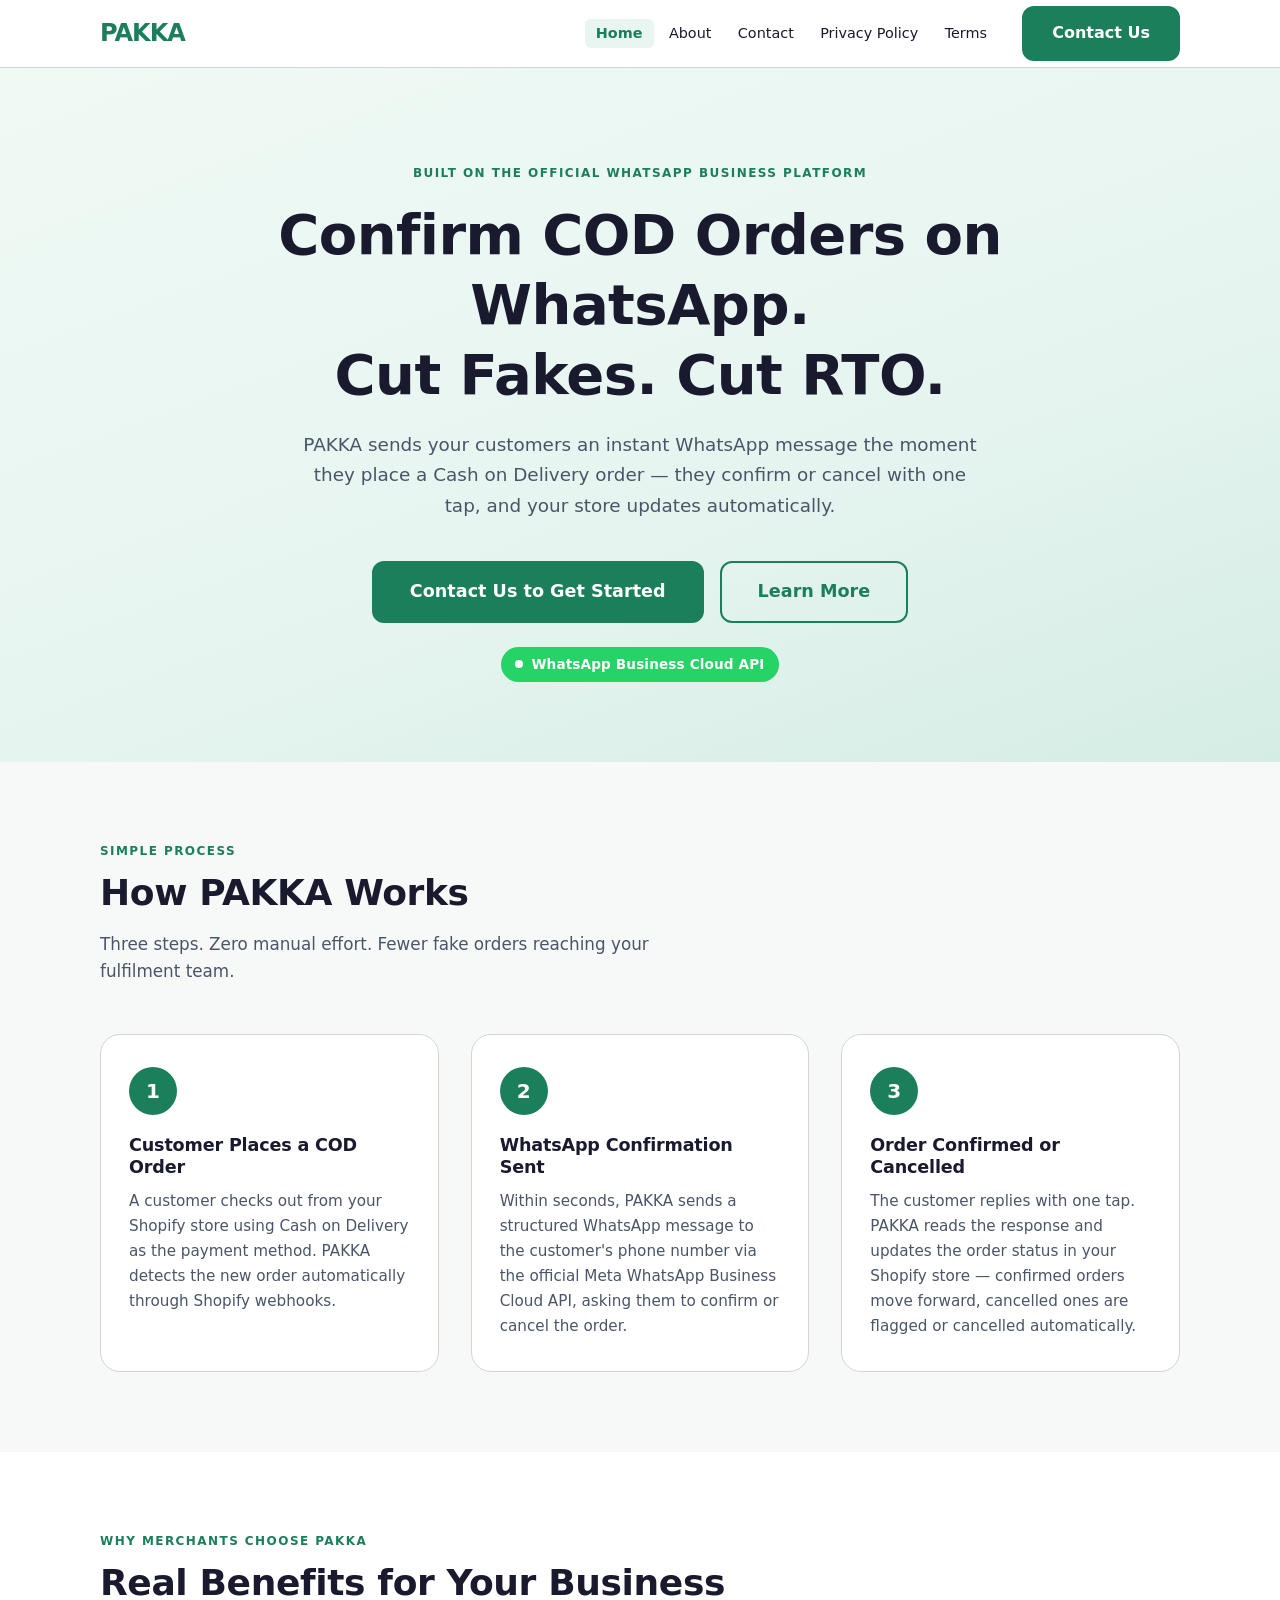
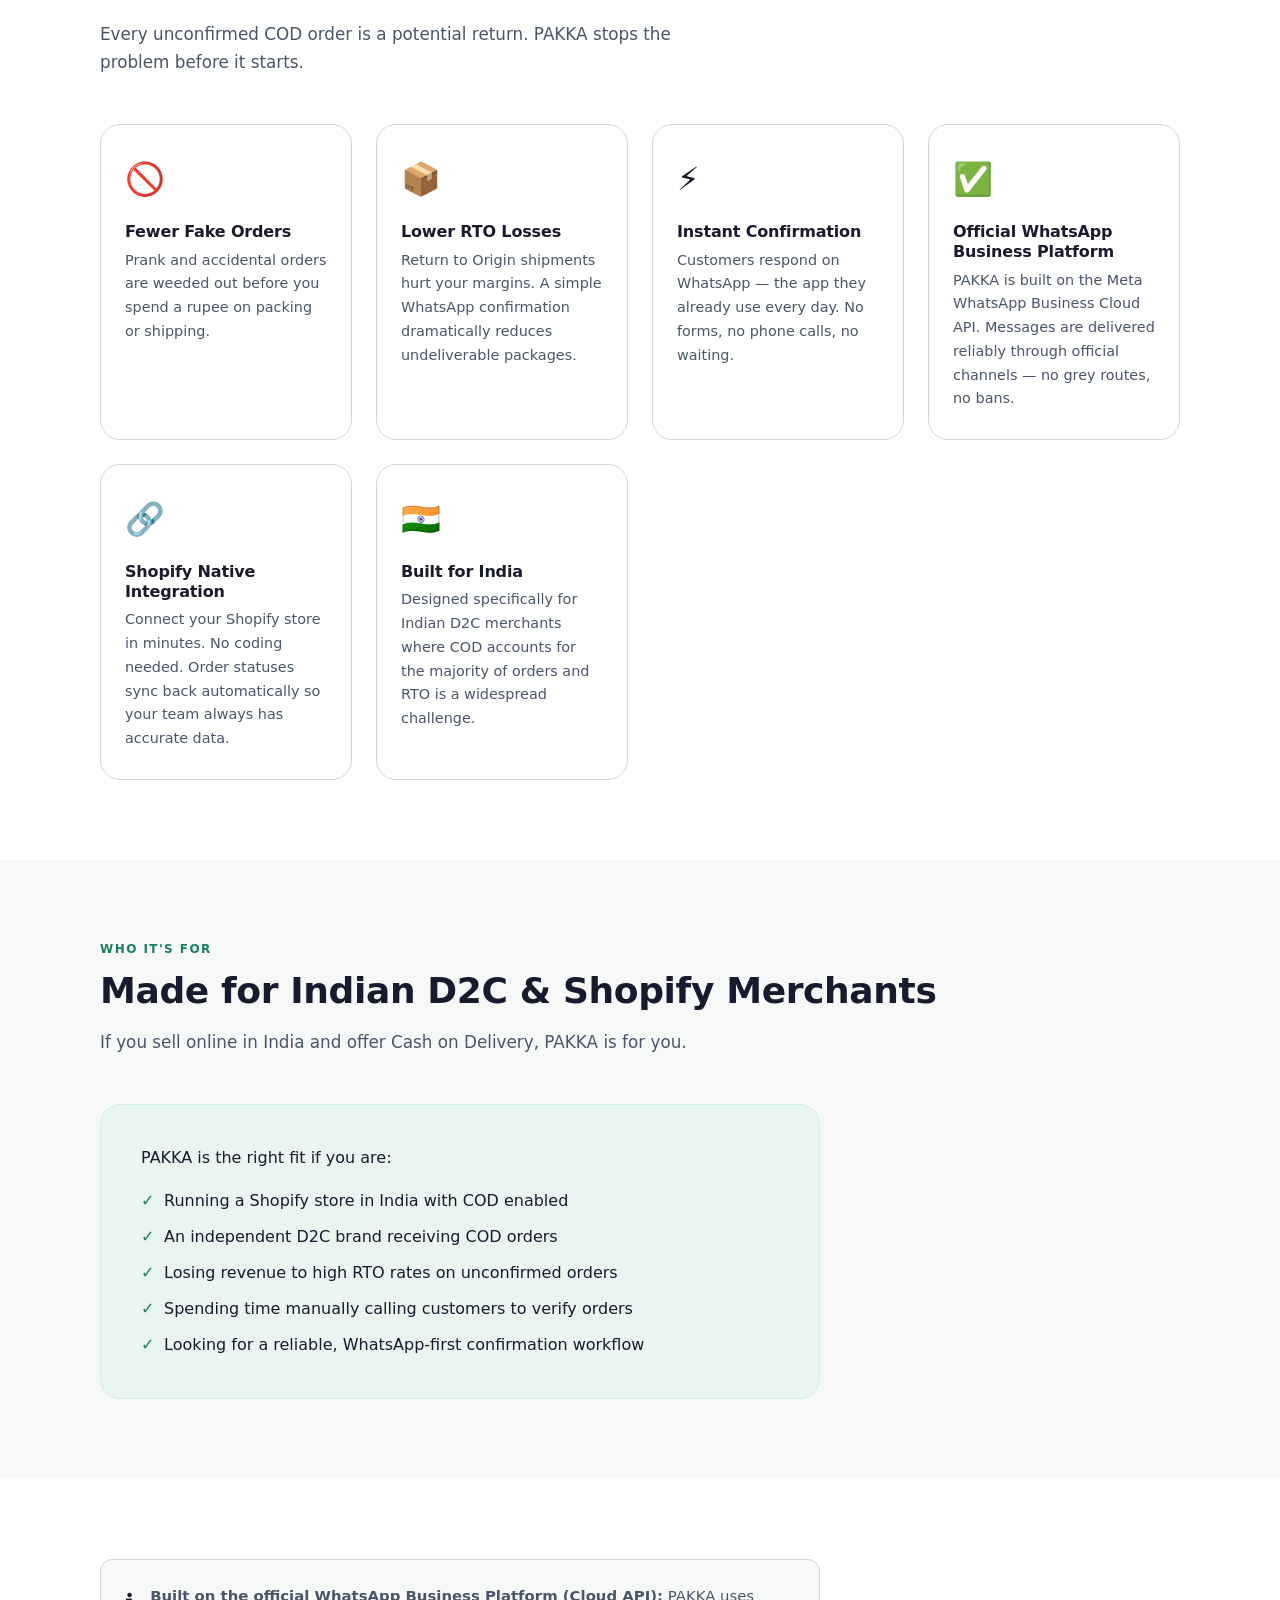
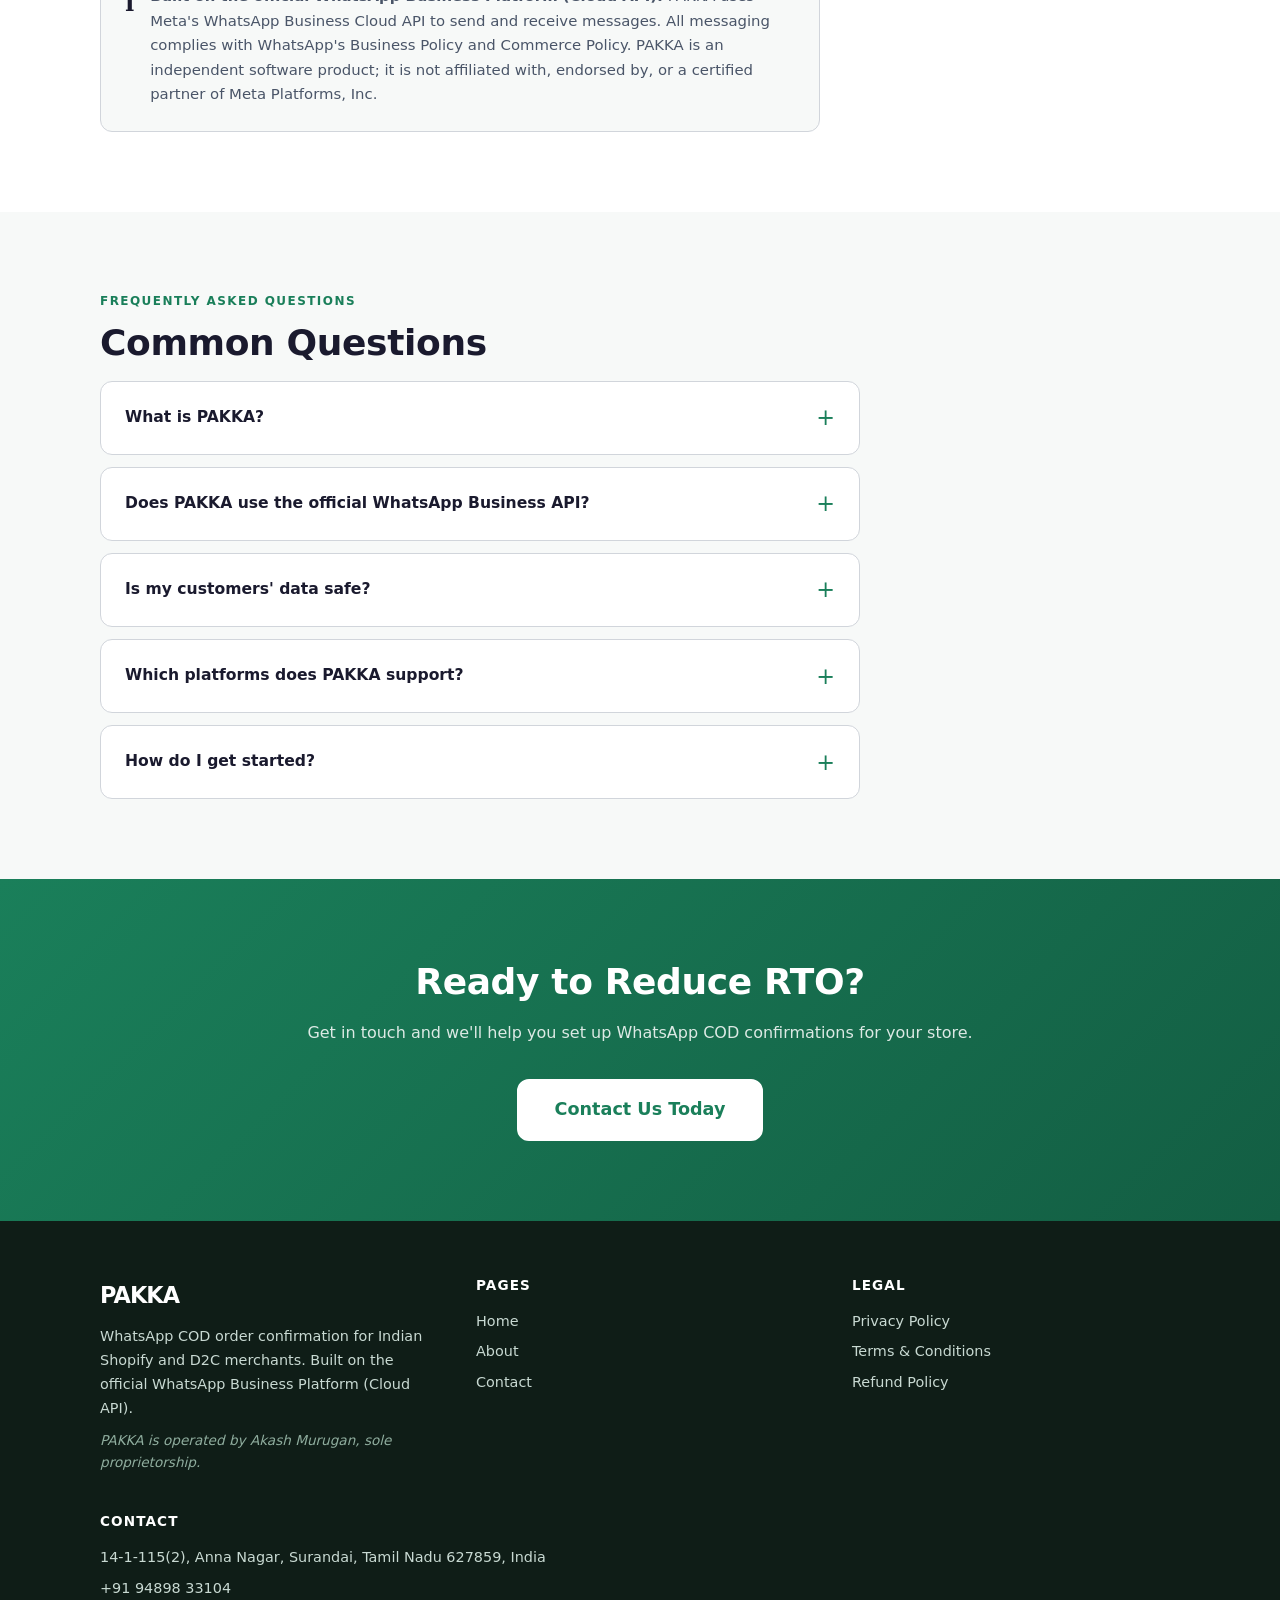
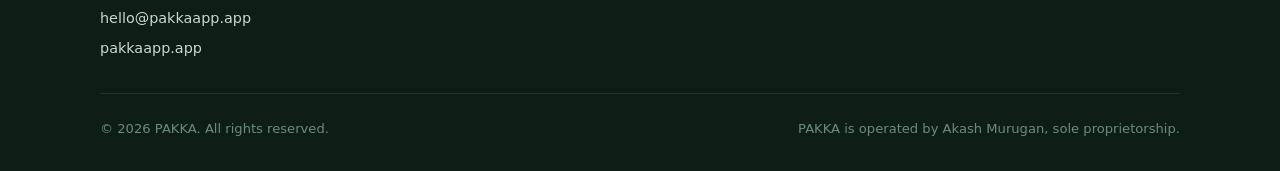
==== index.html @ f4c202df "first commit: add PAKKA static website" ====
<!DOCTYPE html>
<html lang="en">
<head>
  <meta charset="UTF-8">
  <meta name="viewport" content="width=device-width, initial-scale=1.0">
  <title>PAKKA – WhatsApp COD Order Confirmation for Shopify &amp; D2C Merchants</title>
  <meta name="description" content="PAKKA reduces fake COD orders and RTO losses by sending instant WhatsApp confirmation messages via the official Meta WhatsApp Business Cloud API. Built for Indian Shopify and D2C merchants.">
  <link rel="canonical" href="https://pakkaapp.app/">

  <!-- Open Graph -->
  <meta property="og:type"        content="website">
  <meta property="og:url"         content="https://pakkaapp.app/">
  <meta property="og:title"       content="PAKKA – WhatsApp COD Order Confirmation for Shopify &amp; D2C Merchants">
  <meta property="og:description" content="PAKKA reduces fake COD orders and RTO losses by sending instant WhatsApp confirmation messages via the official Meta WhatsApp Business Cloud API.">
  <meta property="og:site_name"   content="PAKKA">

  <!-- Twitter Card -->
  <meta name="twitter:card"        content="summary">
  <meta name="twitter:title"       content="PAKKA – WhatsApp COD Order Confirmation">
  <meta name="twitter:description" content="Reduce fake COD orders and RTO losses with instant WhatsApp confirmations built on the official WhatsApp Business Platform.">

  <link rel="icon" href="favicon.svg" type="image/svg+xml">
  <link rel="stylesheet" href="style.css">

  <!-- JSON-LD Organization Schema -->
  <script type="application/ld+json">
  {
    "@context": "https://schema.org",
    "@type": "Organization",
    "name": "PAKKA",
    "url": "https://pakkaapp.app",
    "email": "hello@pakkaapp.app",
    "telephone": "+919489833104",
    "address": {
      "@type": "PostalAddress",
      "streetAddress": "14-1-115(2), Anna Nagar",
      "addressLocality": "Surandai",
      "addressRegion": "Tamil Nadu",
      "postalCode": "627859",
      "addressCountry": "IN"
    },
    "description": "WhatsApp-based Cash on Delivery order confirmation tool for Indian D2C and Shopify merchants.",
    "contactPoint": {
      "@type": "ContactPoint",
      "contactType": "customer support",
      "email": "hello@pakkaapp.app",
      "telephone": "+919489833104"
    }
  }
  </script>
</head>
<body>

<a class="skip-link" href="#main-content">Skip to main content</a>

<!-- ── HEADER ───────────────────────────────────────────────── -->
<header class="site-header" role="banner">
  <nav class="container nav-inner" aria-label="Main navigation">
    <a href="index.html" class="nav-logo" aria-label="PAKKA home">PAKKA</a>

    <button class="nav-toggle" id="nav-toggle" aria-expanded="false" aria-controls="nav-menu" aria-label="Toggle navigation menu">
      <span></span><span></span><span></span>
    </button>

    <div class="nav-menu" id="nav-menu" role="navigation">
      <ul class="nav-links">
        <li><a href="index.html" aria-current="page">Home</a></li>
        <li><a href="about.html">About</a></li>
        <li><a href="contact.html">Contact</a></li>
        <li><a href="privacy-policy.html">Privacy Policy</a></li>
        <li><a href="terms-and-conditions.html">Terms</a></li>
      </ul>
      <a href="contact.html" class="btn btn-primary nav-cta">Contact Us</a>
    </div>
  </nav>
</header>

<!-- ── MAIN ─────────────────────────────────────────────────── -->
<main id="main-content">

  <!-- HERO -->
  <section class="hero" aria-labelledby="hero-heading">
    <div class="container">
      <span class="overline">Built on the Official WhatsApp Business Platform</span>
      <h1 class="display-1 hero-headline" id="hero-heading">
        Confirm COD Orders on WhatsApp.<br>Cut Fakes. Cut RTO.
      </h1>
      <p class="hero-sub">
        PAKKA sends your customers an instant WhatsApp message the moment they place a Cash on Delivery order — they confirm or cancel with one tap, and your store updates automatically.
      </p>
      <div class="hero-actions">
        <a href="contact.html" class="btn btn-primary btn-lg" id="hero-cta">Contact Us to Get Started</a>
        <a href="about.html" class="btn btn-outline btn-lg">Learn More</a>
      </div>
      <div class="mt-3">
        <span class="wa-badge"><span class="wa-dot" aria-hidden="true"></span>WhatsApp Business Cloud API</span>
      </div>
    </div>
  </section>

  <!-- HOW IT WORKS -->
  <section class="section section--alt" aria-labelledby="how-heading">
    <div class="container">
      <p class="overline">Simple Process</p>
      <h2 class="section-title" id="how-heading">How PAKKA Works</h2>
      <p class="section-intro">Three steps. Zero manual effort. Fewer fake orders reaching your fulfilment team.</p>
      <div class="steps-grid">
        <article class="step-card">
          <div class="step-number" aria-hidden="true">1</div>
          <h3>Customer Places a COD Order</h3>
          <p>A customer checks out from your Shopify store using Cash on Delivery as the payment method. PAKKA detects the new order automatically through Shopify webhooks.</p>
        </article>
        <article class="step-card">
          <div class="step-number" aria-hidden="true">2</div>
          <h3>WhatsApp Confirmation Sent</h3>
          <p>Within seconds, PAKKA sends a structured WhatsApp message to the customer's phone number via the official Meta WhatsApp Business Cloud API, asking them to confirm or cancel the order.</p>
        </article>
        <article class="step-card">
          <div class="step-number" aria-hidden="true">3</div>
          <h3>Order Confirmed or Cancelled</h3>
          <p>The customer replies with one tap. PAKKA reads the response and updates the order status in your Shopify store — confirmed orders move forward, cancelled ones are flagged or cancelled automatically.</p>
        </article>
      </div>
    </div>
  </section>

  <!-- BENEFITS -->
  <section class="section" aria-labelledby="benefits-heading">
    <div class="container">
      <p class="overline">Why Merchants Choose PAKKA</p>
      <h2 class="section-title" id="benefits-heading">Real Benefits for Your Business</h2>
      <p class="section-intro">Every unconfirmed COD order is a potential return. PAKKA stops the problem before it starts.</p>
      <div class="benefits-grid">
        <div class="benefit-card">
          <span class="benefit-icon" aria-hidden="true">🚫</span>
          <h3>Fewer Fake Orders</h3>
          <p>Prank and accidental orders are weeded out before you spend a rupee on packing or shipping.</p>
        </div>
        <div class="benefit-card">
          <span class="benefit-icon" aria-hidden="true">📦</span>
          <h3>Lower RTO Losses</h3>
          <p>Return to Origin shipments hurt your margins. A simple WhatsApp confirmation dramatically reduces undeliverable packages.</p>
        </div>
        <div class="benefit-card">
          <span class="benefit-icon" aria-hidden="true">⚡</span>
          <h3>Instant Confirmation</h3>
          <p>Customers respond on WhatsApp — the app they already use every day. No forms, no phone calls, no waiting.</p>
        </div>
        <div class="benefit-card">
          <span class="benefit-icon" aria-hidden="true">✅</span>
          <h3>Official WhatsApp Business Platform</h3>
          <p>PAKKA is built on the Meta WhatsApp Business Cloud API. Messages are delivered reliably through official channels — no grey routes, no bans.</p>
        </div>
        <div class="benefit-card">
          <span class="benefit-icon" aria-hidden="true">🔗</span>
          <h3>Shopify Native Integration</h3>
          <p>Connect your Shopify store in minutes. No coding needed. Order statuses sync back automatically so your team always has accurate data.</p>
        </div>
        <div class="benefit-card">
          <span class="benefit-icon" aria-hidden="true">🇮🇳</span>
          <h3>Built for India</h3>
          <p>Designed specifically for Indian D2C merchants where COD accounts for the majority of orders and RTO is a widespread challenge.</p>
        </div>
      </div>
    </div>
  </section>

  <!-- WHO IT'S FOR -->
  <section class="section section--alt" aria-labelledby="audience-heading">
    <div class="container">
      <p class="overline">Who It's For</p>
      <h2 class="section-title" id="audience-heading">Made for Indian D2C &amp; Shopify Merchants</h2>
      <p class="section-intro">If you sell online in India and offer Cash on Delivery, PAKKA is for you.</p>
      <div class="audience-box">
        <p>PAKKA is the right fit if you are:</p>
        <ul>
          <li>Running a Shopify store in India with COD enabled</li>
          <li>An independent D2C brand receiving COD orders</li>
          <li>Losing revenue to high RTO rates on unconfirmed orders</li>
          <li>Spending time manually calling customers to verify orders</li>
          <li>Looking for a reliable, WhatsApp-first confirmation workflow</li>
        </ul>
      </div>
    </div>
  </section>

  <!-- PLATFORM NOTE -->
  <section class="section" aria-labelledby="platform-heading">
    <div class="container">
      <h2 class="section-title visually-hidden" id="platform-heading">Platform Information</h2>
      <div class="info-card" style="max-width:720px;">
        <span class="icon" aria-hidden="true">ℹ️</span>
        <p><strong>Built on the official WhatsApp Business Platform (Cloud API):</strong> PAKKA uses Meta's WhatsApp Business Cloud API to send and receive messages. All messaging complies with WhatsApp's Business Policy and Commerce Policy. PAKKA is an independent software product; it is not affiliated with, endorsed by, or a certified partner of Meta Platforms, Inc.</p>
      </div>
    </div>
  </section>

  <!-- FAQ -->
  <section class="section section--alt" aria-labelledby="faq-heading">
    <div class="container">
      <p class="overline">Frequently Asked Questions</p>
      <h2 class="section-title" id="faq-heading">Common Questions</h2>
      <div class="faq-list" role="list">

        <details class="faq-item" role="listitem">
          <summary id="faq-q1">What is PAKKA?</summary>
          <div class="faq-body" role="region" aria-labelledby="faq-q1">
            <p>PAKKA is a WhatsApp-based Cash on Delivery order confirmation tool for Indian Shopify and D2C merchants. When a customer places a COD order, PAKKA automatically sends them a WhatsApp message asking them to confirm or cancel. Confirmed orders proceed; cancelled or unresponsive orders are flagged, saving you shipping costs and RTO losses.</p>
          </div>
        </details>

        <details class="faq-item" role="listitem">
          <summary id="faq-q2">Does PAKKA use the official WhatsApp Business API?</summary>
          <div class="faq-body" role="region" aria-labelledby="faq-q2">
            <p>Yes. PAKKA is built on the Meta WhatsApp Business Cloud API — the official, direct channel provided by Meta for businesses. Messages are sent through approved template messages, which means high deliverability and full compliance with WhatsApp's messaging policies. We do not use unofficial or third-party WhatsApp automation tools.</p>
          </div>
        </details>

        <details class="faq-item" role="listitem">
          <summary id="faq-q3">Is my customers' data safe?</summary>
          <div class="faq-body" role="region" aria-labelledby="faq-q3">
            <p>Yes. PAKKA collects only the data needed to send order confirmation messages — the customer's name, phone number, and order details. We never sell personal data. Data handling is governed by our <a href="privacy-policy.html">Privacy Policy</a>, and we comply with India's Digital Personal Data Protection Act, 2023.</p>
          </div>
        </details>

        <details class="faq-item" role="listitem">
          <summary id="faq-q4">Which platforms does PAKKA support?</summary>
          <div class="faq-body" role="region" aria-labelledby="faq-q4">
            <p>PAKKA currently integrates with Shopify. If you run a D2C store on a different platform, contact us at <a href="mailto:hello@pakkaapp.app">hello@pakkaapp.app</a> to discuss your requirements.</p>
          </div>
        </details>

        <details class="faq-item" role="listitem">
          <summary id="faq-q5">How do I get started?</summary>
          <div class="faq-body" role="region" aria-labelledby="faq-q5">
            <p>Get in touch through our <a href="contact.html">Contact page</a> or email us at <a href="mailto:hello@pakkaapp.app">hello@pakkaapp.app</a>. We will walk you through the onboarding process, connect your Shopify store, and set up your WhatsApp messaging templates.</p>
          </div>
        </details>

      </div>
    </div>
  </section>

  <!-- CTA BANNER -->
  <section class="cta-banner" aria-labelledby="cta-heading">
    <div class="container">
      <h2 class="display-2" id="cta-heading">Ready to Reduce RTO?</h2>
      <p>Get in touch and we'll help you set up WhatsApp COD confirmations for your store.</p>
      <a href="contact.html" class="btn btn-white btn-lg" id="cta-bottom">Contact Us Today</a>
    </div>
  </section>

</main>

<!-- ── FOOTER ────────────────────────────────────────────────── -->
<footer class="site-footer" role="contentinfo">
  <div class="container">
    <div class="footer-grid">
      <div class="footer-brand footer-col">
        <a href="index.html" class="logo">PAKKA</a>
        <p>WhatsApp COD order confirmation for Indian Shopify and D2C merchants. Built on the official WhatsApp Business Platform (Cloud API).</p>
        <p class="legal-note">PAKKA is operated by Akash Murugan, sole proprietorship.</p>
      </div>
      <div class="footer-col">
        <h4>Pages</h4>
        <ul>
          <li><a href="index.html">Home</a></li>
          <li><a href="about.html">About</a></li>
          <li><a href="contact.html">Contact</a></li>
        </ul>
      </div>
      <div class="footer-col">
        <h4>Legal</h4>
        <ul>
          <li><a href="privacy-policy.html">Privacy Policy</a></li>
          <li><a href="terms-and-conditions.html">Terms &amp; Conditions</a></li>
          <li><a href="refund-policy.html">Refund Policy</a></li>
        </ul>
      </div>
    </div>
    <div class="footer-col" style="margin-bottom:2rem;">
      <h4 style="color:#fff;font-size:.85rem;font-weight:700;letter-spacing:.08em;text-transform:uppercase;margin-bottom:1rem;">Contact</h4>
      <address>
        <span>14-1-115(2), Anna Nagar, Surandai, Tamil Nadu 627859, India</span>
        <a href="tel:+919489833104">+91 94898 33104</a>
        <a href="mailto:hello@pakkaapp.app">hello@pakkaapp.app</a>
        <a href="https://pakkaapp.app">pakkaapp.app</a>
      </address>
    </div>
    <div class="footer-bottom">
      <span>© <span class="current-year">2026</span> PAKKA. All rights reserved.</span>
      <span>PAKKA is operated by Akash Murugan, sole proprietorship.</span>
    </div>
  </div>
</footer>

<script src="script.js"></script>
</body>
</html>
---- style.css ----
/* ============================================================
   PAKKA – Global Stylesheet
   Brand accent: #1A7F5A (confident green)
   Font: system-ui stack
   ============================================================ */

/* ── Custom Properties ──────────────────────────────────────── */
:root {
  --color-brand:      #1A7F5A;
  --color-brand-dark: #135e43;
  --color-brand-light:#e8f5f0;
  --color-brand-mid:  #d0ede3;
  --color-text:       #1a1a2e;
  --color-muted:      #4a5568;
  --color-border:     #d1d5db;
  --color-bg:         #ffffff;
  --color-surface:    #f7f9f8;
  --color-surface2:   #f0f4f2;
  --color-error:      #c0392b;

  --font-sans: ui-sans-serif, system-ui, -apple-system, BlinkMacSystemFont,
               "Segoe UI", Roboto, "Helvetica Neue", Arial, "Noto Sans",
               sans-serif, "Apple Color Emoji", "Segoe UI Emoji";

  --radius-sm:  0.375rem;
  --radius-md:  0.75rem;
  --radius-lg:  1.25rem;

  --shadow-sm:  0 1px 3px rgba(0,0,0,.07), 0 1px 2px rgba(0,0,0,.05);
  --shadow-md:  0 4px 16px rgba(0,0,0,.10);
  --shadow-lg:  0 8px 32px rgba(0,0,0,.12);

  --max-w:      1120px;
  --nav-h:      68px;
  --transition: 220ms ease;
}

/* ── Reset ──────────────────────────────────────────────────── */
*, *::before, *::after { box-sizing: border-box; margin: 0; padding: 0; }
html { scroll-behavior: smooth; -webkit-text-size-adjust: 100%; }
body {
  font-family: var(--font-sans);
  color: var(--color-text);
  background: var(--color-bg);
  line-height: 1.65;
  min-height: 100dvh;
  display: flex;
  flex-direction: column;
}
img, svg { display: block; max-width: 100%; }
a { color: var(--color-brand); text-decoration: underline; }
a:hover { color: var(--color-brand-dark); }
ul, ol { list-style: none; }
h1, h2, h3, h4, h5 {
  line-height: 1.25;
  font-weight: 700;
  letter-spacing: -0.01em;
}
p { max-width: 68ch; }
main { flex: 1; }

/* ── Skip link ──────────────────────────────────────────────── */
.skip-link {
  position: absolute;
  top: -100%;
  left: 1rem;
  background: var(--color-brand);
  color: #fff;
  padding: .5rem 1rem;
  border-radius: var(--radius-sm);
  font-weight: 600;
  z-index: 9999;
  transition: top var(--transition);
  text-decoration: none;
}
.skip-link:focus { top: 1rem; }

/* ── Layout helpers ─────────────────────────────────────────── */
.container {
  width: 100%;
  max-width: var(--max-w);
  margin-inline: auto;
  padding-inline: 1.25rem;
}
.section { padding-block: 5rem; }
.section--alt { background: var(--color-surface); }
.section--brand {
  background: linear-gradient(135deg, var(--color-brand) 0%, var(--color-brand-dark) 100%);
  color: #fff;
}

/* ── Typography scale ───────────────────────────────────────── */
.display-1 { font-size: clamp(2rem, 5vw + .5rem, 3.5rem); }
.display-2 { font-size: clamp(1.5rem, 3vw + .5rem, 2.25rem); }
.lead      { font-size: clamp(1rem, 1.5vw + .5rem, 1.2rem); color: var(--color-muted); }
.overline  {
  font-size: .75rem;
  font-weight: 700;
  letter-spacing: .12em;
  text-transform: uppercase;
  color: var(--color-brand);
  margin-bottom: .5rem;
}
.section-title { font-size: clamp(1.5rem, 3vw + .5rem, 2.25rem); margin-bottom: 1rem; }
.section-intro { font-size: 1.05rem; color: var(--color-muted); margin-bottom: 3rem; max-width: 58ch; }

/* ── Buttons ────────────────────────────────────────────────── */
.btn {
  display: inline-flex;
  align-items: center;
  gap: .5rem;
  padding: .75rem 1.75rem;
  border-radius: var(--radius-md);
  font-family: var(--font-sans);
  font-size: 1rem;
  font-weight: 600;
  cursor: pointer;
  text-decoration: none;
  transition: background var(--transition), box-shadow var(--transition), transform var(--transition);
  border: 2px solid transparent;
}
.btn:focus-visible {
  outline: 3px solid var(--color-brand);
  outline-offset: 3px;
}
.btn-primary {
  background: var(--color-brand);
  color: #fff;
  border-color: var(--color-brand);
}
.btn-primary:hover {
  background: var(--color-brand-dark);
  border-color: var(--color-brand-dark);
  color: #fff;
  box-shadow: 0 4px 18px rgba(26,127,90,.35);
  transform: translateY(-1px);
}
.btn-outline {
  background: transparent;
  color: var(--color-brand);
  border-color: var(--color-brand);
}
.btn-outline:hover {
  background: var(--color-brand);
  color: #fff;
  transform: translateY(-1px);
}
.btn-lg {
  padding: .9rem 2.25rem;
  font-size: 1.1rem;
}

/* ── Header / Nav ───────────────────────────────────────────── */
.site-header {
  position: sticky;
  top: 0;
  z-index: 1000;
  background: rgba(255,255,255,.92);
  backdrop-filter: blur(12px);
  -webkit-backdrop-filter: blur(12px);
  border-bottom: 1px solid var(--color-border);
  height: var(--nav-h);
}
.nav-inner {
  display: flex;
  align-items: center;
  justify-content: space-between;
  height: 100%;
  gap: 1rem;
}
.nav-logo {
  font-size: 1.5rem;
  font-weight: 900;
  letter-spacing: -.04em;
  color: var(--color-brand);
  text-decoration: none;
}
.nav-logo:hover { color: var(--color-brand-dark); }
.nav-links {
  display: flex;
  align-items: center;
  gap: .25rem;
  flex-wrap: wrap;
}
.nav-links a {
  font-size: .9rem;
  font-weight: 500;
  color: var(--color-text);
  text-decoration: none;
  padding: .4rem .7rem;
  border-radius: var(--radius-sm);
  transition: background var(--transition), color var(--transition);
}
.nav-links a:hover, .nav-links a[aria-current="page"] {
  background: var(--color-brand-light);
  color: var(--color-brand);
}
.nav-links a[aria-current="page"] { font-weight: 700; }
.nav-cta { margin-left: .5rem; }

/* ── Hamburger ──────────────────────────────────────────────── */
.nav-toggle {
  display: none;
  flex-direction: column;
  justify-content: center;
  gap: 5px;
  width: 40px;
  height: 40px;
  padding: 6px;
  background: none;
  border: 1px solid var(--color-border);
  border-radius: var(--radius-sm);
  cursor: pointer;
}
.nav-toggle span {
  display: block;
  width: 100%;
  height: 2px;
  background: var(--color-text);
  border-radius: 2px;
  transition: transform var(--transition), opacity var(--transition);
}
.nav-toggle[aria-expanded="true"] span:nth-child(1) { transform: translateY(7px) rotate(45deg); }
.nav-toggle[aria-expanded="true"] span:nth-child(2) { opacity: 0; }
.nav-toggle[aria-expanded="true"] span:nth-child(3) { transform: translateY(-7px) rotate(-45deg); }

/* ── Mobile nav ─────────────────────────────────────────────── */
@media (max-width: 768px) {
  .nav-toggle { display: flex; }
  .nav-menu {
    position: fixed;
    inset: var(--nav-h) 0 0 0;
    background: var(--color-bg);
    padding: 2rem 1.25rem;
    flex-direction: column;
    gap: .5rem;
    transform: translateX(100%);
    transition: transform var(--transition);
    z-index: 999;
    overflow-y: auto;
  }
  .nav-menu[data-open="true"] { transform: translateX(0); }
  .nav-links { flex-direction: column; align-items: flex-start; width: 100%; }
  .nav-links a { font-size: 1.1rem; padding: .75rem 1rem; width: 100%; }
  .nav-cta { width: 100%; text-align: center; }
}
@media (min-width: 769px) {
  .nav-menu { display: flex; align-items: center; gap: 1rem; }
}

/* ── Hero ───────────────────────────────────────────────────── */
.hero {
  background: linear-gradient(160deg, #f0faf5 0%, #e6f4f0 60%, #d4ede4 100%);
  padding-block: 6rem 5rem;
  text-align: center;
}
.hero .overline { display: block; margin-bottom: 1rem; }
.hero-headline { color: var(--color-text); margin-bottom: 1.25rem; }
.hero-sub {
  font-size: 1.15rem;
  color: var(--color-muted);
  margin-inline: auto;
  margin-bottom: 2.5rem;
  max-width: 58ch;
}
.hero-actions { display: flex; justify-content: center; gap: 1rem; flex-wrap: wrap; }

/* ── How it works ───────────────────────────────────────────── */
.steps-grid {
  display: grid;
  grid-template-columns: repeat(auto-fit, minmax(240px, 1fr));
  gap: 2rem;
  counter-reset: steps;
}
.step-card {
  background: var(--color-bg);
  border: 1px solid var(--color-border);
  border-radius: var(--radius-lg);
  padding: 2rem 1.75rem;
  position: relative;
  transition: box-shadow var(--transition), transform var(--transition);
  counter-increment: steps;
}
.step-card:hover { box-shadow: var(--shadow-md); transform: translateY(-3px); }
.step-number {
  width: 48px; height: 48px;
  background: var(--color-brand);
  color: #fff;
  border-radius: 50%;
  display: flex; align-items: center; justify-content: center;
  font-size: 1.25rem; font-weight: 800;
  margin-bottom: 1.25rem;
}
.step-card h3 { font-size: 1.1rem; margin-bottom: .6rem; }
.step-card p { font-size: .95rem; color: var(--color-muted); max-width: none; }

/* ── Benefits ───────────────────────────────────────────────── */
.benefits-grid {
  display: grid;
  grid-template-columns: repeat(auto-fit, minmax(220px, 1fr));
  gap: 1.5rem;
}
.benefit-card {
  background: var(--color-bg);
  border-radius: var(--radius-lg);
  padding: 1.75rem 1.5rem;
  border: 1px solid var(--color-border);
  transition: box-shadow var(--transition), transform var(--transition);
}
.benefit-card:hover { box-shadow: var(--shadow-md); transform: translateY(-2px); }
.benefit-icon {
  font-size: 2rem;
  margin-bottom: 1rem;
  display: block;
}
.benefit-card h3 { font-size: 1rem; font-weight: 700; margin-bottom: .4rem; }
.benefit-card p  { font-size: .9rem; color: var(--color-muted); max-width: none; }

/* ── Who it's for ───────────────────────────────────────────── */
.audience-box {
  background: var(--color-brand-light);
  border: 1px solid var(--color-brand-mid);
  border-radius: var(--radius-lg);
  padding: 2.5rem;
  max-width: 720px;
}
.audience-box ul { margin-top: 1rem; display: flex; flex-direction: column; gap: .6rem; }
.audience-box li { display: flex; align-items: flex-start; gap: .6rem; font-size: 1rem; }
.audience-box li::before { content: "✓"; color: var(--color-brand); font-weight: 800; flex-shrink: 0; }

/* ── FAQ ────────────────────────────────────────────────────── */
.faq-list { max-width: 760px; display: flex; flex-direction: column; gap: .75rem; }
details.faq-item {
  border: 1px solid var(--color-border);
  border-radius: var(--radius-md);
  background: var(--color-bg);
  overflow: hidden;
  transition: box-shadow var(--transition);
}
details.faq-item[open] { box-shadow: var(--shadow-sm); }
details.faq-item summary {
  display: flex;
  justify-content: space-between;
  align-items: center;
  padding: 1.1rem 1.5rem;
  font-weight: 600;
  font-size: .975rem;
  cursor: pointer;
  list-style: none;
  gap: 1rem;
}
details.faq-item summary::-webkit-details-marker { display: none; }
details.faq-item summary::after {
  content: "+";
  font-size: 1.4rem;
  font-weight: 300;
  color: var(--color-brand);
  flex-shrink: 0;
  transition: transform var(--transition);
}
details.faq-item[open] summary::after { transform: rotate(45deg); }
details.faq-item summary:focus-visible { outline: 3px solid var(--color-brand); outline-offset: -3px; }
.faq-body { padding: 0 1.5rem 1.25rem; color: var(--color-muted); font-size: .95rem; }
.faq-body p { max-width: none; }

/* ── CTA Banner ─────────────────────────────────────────────── */
.cta-banner {
  padding-block: 5rem;
  text-align: center;
  background: linear-gradient(135deg, var(--color-brand) 0%, var(--color-brand-dark) 100%);
  color: #fff;
}
.cta-banner h2 { color: #fff; margin-bottom: 1rem; }
.cta-banner p  { color: rgba(255,255,255,.85); margin-inline: auto; margin-bottom: 2rem; }
.btn-white {
  background: #fff;
  color: var(--color-brand);
  border-color: #fff;
}
.btn-white:hover {
  background: #f0faf5;
  color: var(--color-brand-dark);
  box-shadow: 0 4px 18px rgba(0,0,0,.2);
  transform: translateY(-1px);
}

/* ── Footer ─────────────────────────────────────────────────── */
.site-footer {
  background: #0f1d17;
  color: #c8d9d2;
  padding-block: 3.5rem 2rem;
  font-size: .9rem;
}
.footer-grid {
  display: grid;
  grid-template-columns: 1fr 1fr 1fr;
  gap: 2.5rem 3rem;
  margin-bottom: 2.5rem;
}
@media (max-width: 768px) {
  .footer-grid { grid-template-columns: 1fr 1fr; }
}
@media (max-width: 480px) {
  .footer-grid { grid-template-columns: 1fr; }
}
.footer-brand .logo { font-size: 1.4rem; font-weight: 900; letter-spacing: -.04em; color: #fff; text-decoration: none; display: block; margin-bottom: .75rem; }
.footer-brand p { max-width: none; }
.footer-brand .legal-note { margin-top: .5rem; font-style: italic; font-size: .85rem; color: #8fad9e; }
.footer-col h4 { color: #fff; font-size: .85rem; font-weight: 700; letter-spacing: .08em; text-transform: uppercase; margin-bottom: 1rem; }
.footer-col ul { display: flex; flex-direction: column; gap: .45rem; }
.footer-col ul li a { color: #c8d9d2; text-decoration: none; transition: color var(--transition); }
.footer-col ul li a:hover { color: #fff; }
.footer-col address { font-style: normal; display: flex; flex-direction: column; gap: .4rem; }
.footer-col address a { color: #c8d9d2; text-decoration: none; }
.footer-col address a:hover { color: #fff; }
.footer-bottom {
  border-top: 1px solid #1f3329;
  padding-top: 1.5rem;
  display: flex;
  justify-content: space-between;
  align-items: center;
  flex-wrap: wrap;
  gap: .75rem;
  color: #6b8c79;
  font-size: .82rem;
}
.footer-bottom a { color: #6b8c79; text-decoration: none; }
.footer-bottom a:hover { color: #fff; }

/* ── Page hero (inner pages) ────────────────────────────────── */
.page-hero {
  background: linear-gradient(160deg, #f0faf5 0%, #e6f4f0 100%);
  padding-block: 4rem 3.5rem;
  border-bottom: 1px solid var(--color-border);
}
.page-hero h1 { font-size: clamp(1.75rem, 4vw, 2.75rem); margin-bottom: .75rem; }
.page-hero p  { font-size: 1.05rem; color: var(--color-muted); }

/* ── Prose content (policies, about) ───────────────────────── */
.prose {
  max-width: 780px;
  padding-block: 3.5rem;
}
.prose h2 { font-size: 1.4rem; margin-top: 2.5rem; margin-bottom: .75rem; padding-bottom: .4rem; border-bottom: 2px solid var(--color-brand-mid); }
.prose h3 { font-size: 1.1rem; margin-top: 1.75rem; margin-bottom: .5rem; }
.prose p  { margin-bottom: 1rem; color: var(--color-muted); }
.prose ul, .prose ol { margin-bottom: 1rem; padding-left: 1.5rem; }
.prose ul { list-style: disc; }
.prose ol { list-style: decimal; }
.prose li { margin-bottom: .4rem; color: var(--color-muted); }
.prose strong { color: var(--color-text); }
.prose a { color: var(--color-brand); }

/* ── Contact page ───────────────────────────────────────────── */
.contact-grid {
  display: grid;
  grid-template-columns: 1fr 1fr;
  gap: 3rem;
  align-items: start;
}
@media (max-width: 768px) {
  .contact-grid { grid-template-columns: 1fr; }
}
.contact-info-card {
  background: var(--color-surface);
  border: 1px solid var(--color-border);
  border-radius: var(--radius-lg);
  padding: 2rem;
}
.contact-info-card h2 { font-size: 1.3rem; margin-bottom: 1.5rem; }
.contact-detail { display: flex; flex-direction: column; gap: 1.25rem; }
.contact-detail-item { display: flex; gap: 1rem; align-items: flex-start; }
.contact-detail-item .icon { font-size: 1.35rem; flex-shrink: 0; margin-top: .05rem; }
.contact-detail-item .label { font-size: .8rem; text-transform: uppercase; letter-spacing: .07em; color: var(--color-brand); font-weight: 700; }
.contact-detail-item .value { font-size: .975rem; color: var(--color-text); }
.contact-detail-item .value a { color: var(--color-text); text-decoration: underline; }
.contact-detail-item .value a:hover { color: var(--color-brand); }

/* ── Form styles ────────────────────────────────────────────── */
.form-card {
  background: var(--color-bg);
  border: 1px solid var(--color-border);
  border-radius: var(--radius-lg);
  padding: 2rem;
  box-shadow: var(--shadow-sm);
}
.form-card h2 { font-size: 1.3rem; margin-bottom: 1.5rem; }
.form-note {
  background: var(--color-brand-light);
  border: 1px solid var(--color-brand-mid);
  border-radius: var(--radius-sm);
  padding: .85rem 1rem;
  font-size: .88rem;
  color: var(--color-brand-dark);
  margin-bottom: 1.5rem;
}
.form-group { display: flex; flex-direction: column; gap: .35rem; margin-bottom: 1.25rem; }
.form-group label { font-size: .9rem; font-weight: 600; color: var(--color-text); }
.form-group input,
.form-group textarea {
  padding: .7rem .9rem;
  border: 1.5px solid var(--color-border);
  border-radius: var(--radius-sm);
  font-family: var(--font-sans);
  font-size: 1rem;
  color: var(--color-text);
  background: var(--color-bg);
  transition: border-color var(--transition), box-shadow var(--transition);
  width: 100%;
}
.form-group input:focus,
.form-group textarea:focus {
  outline: none;
  border-color: var(--color-brand);
  box-shadow: 0 0 0 3px rgba(26,127,90,.15);
}
.form-group input:user-valid,
.form-group textarea:user-valid { border-color: var(--color-brand); }
.form-group input:user-invalid,
.form-group textarea:user-invalid { border-color: var(--color-error); }
.form-group textarea { resize: vertical; min-height: 130px; }
.form-error { font-size: .82rem; color: var(--color-error); display: none; margin-top: .15rem; }
.form-error.visible { display: block; }
.form-success {
  text-align: center;
  padding: 1.5rem;
  background: var(--color-brand-light);
  border-radius: var(--radius-md);
  color: var(--color-brand-dark);
  font-weight: 600;
  display: none;
}

/* ── About page ─────────────────────────────────────────────── */
.about-grid {
  display: grid;
  grid-template-columns: 1fr 1fr;
  gap: 3rem;
  align-items: center;
}
@media (max-width: 768px) {
  .about-grid { grid-template-columns: 1fr; }
}
.about-visual {
  background: linear-gradient(135deg, var(--color-brand-light) 0%, var(--color-brand-mid) 100%);
  border-radius: var(--radius-lg);
  padding: 3rem 2rem;
  text-align: center;
}
.about-visual .big-p {
  font-size: 6rem;
  font-weight: 900;
  color: var(--color-brand);
  letter-spacing: -.05em;
  line-height: 1;
}
.about-visual p { font-size: 1rem; color: var(--color-brand-dark); margin-top: .5rem; margin-inline: auto; }
.values-list { display: flex; flex-direction: column; gap: 1rem; margin-top: 1.5rem; }
.value-item { display: flex; gap: .85rem; align-items: flex-start; }
.value-item .icon { font-size: 1.5rem; flex-shrink: 0; }
.value-item strong { display: block; font-size: .95rem; margin-bottom: .15rem; }
.value-item p { font-size: .9rem; color: var(--color-muted); margin-bottom: 0; max-width: none; }

/* ── Info cards (platform note) ─────────────────────────────── */
.info-card {
  background: var(--color-surface);
  border: 1px solid var(--color-border);
  border-radius: var(--radius-md);
  padding: 1.5rem;
  display: flex;
  gap: 1rem;
  align-items: flex-start;
}
.info-card .icon { font-size: 1.5rem; flex-shrink: 0; }
.info-card p { font-size: .93rem; color: var(--color-muted); margin-bottom: 0; max-width: none; }

/* ── 404 ────────────────────────────────────────────────────── */
.not-found {
  flex: 1;
  display: flex;
  flex-direction: column;
  align-items: center;
  justify-content: center;
  text-align: center;
  padding: 4rem 1.25rem;
  gap: 1.5rem;
}
.not-found .code {
  font-size: clamp(5rem, 20vw, 10rem);
  font-weight: 900;
  color: var(--color-brand-mid);
  line-height: 1;
  letter-spacing: -.04em;
}
.not-found h1 { font-size: clamp(1.5rem, 4vw, 2.5rem); }
.not-found p  { color: var(--color-muted); max-width: 46ch; margin-inline: auto; }

/* ── Utility ────────────────────────────────────────────────── */
.text-center { text-align: center; }
.mt-1  { margin-top: .5rem; }
.mt-2  { margin-top: 1rem; }
.mt-3  { margin-top: 1.5rem; }
.mb-0  { margin-bottom: 0 !important; }
.flex-center { display: flex; align-items: center; justify-content: center; gap: 1rem; }
.visually-hidden {
  position: absolute;
  width: 1px; height: 1px;
  padding: 0; margin: -1px;
  overflow: hidden;
  clip: rect(0,0,0,0);
  white-space: nowrap;
  border: 0;
}

/* ── WhatsApp badge ─────────────────────────────────────────── */
.wa-badge {
  display: inline-flex;
  align-items: center;
  gap: .5rem;
  background: #25D366;
  color: #fff;
  font-weight: 700;
  font-size: .85rem;
  padding: .4rem .9rem;
  border-radius: 999px;
  letter-spacing: .01em;
}
.wa-badge .wa-dot {
  width: 8px; height: 8px;
  background: #fff;
  border-radius: 50%;
  animation: pulse 1.8s ease-in-out infinite;
}
@keyframes pulse {
  0%, 100% { opacity: 1; transform: scale(1); }
  50%       { opacity: .5; transform: scale(.7); }
}
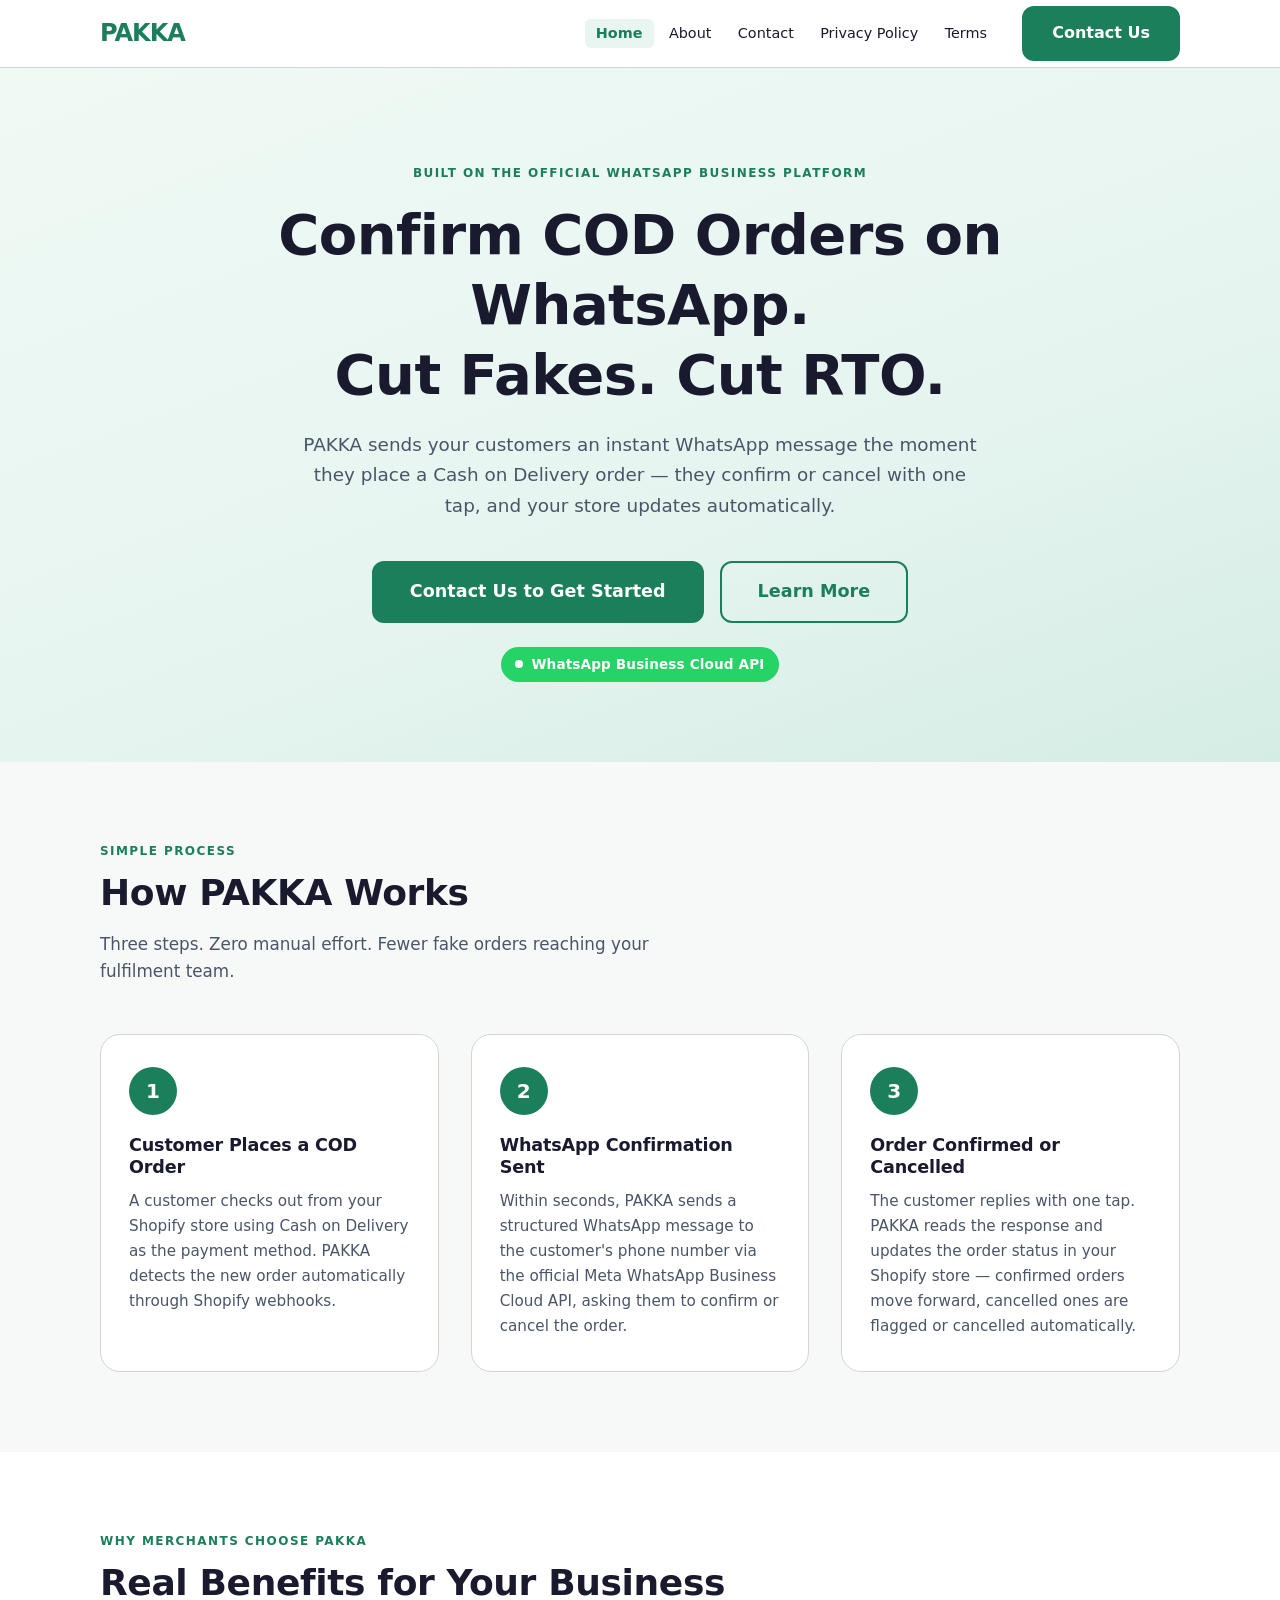
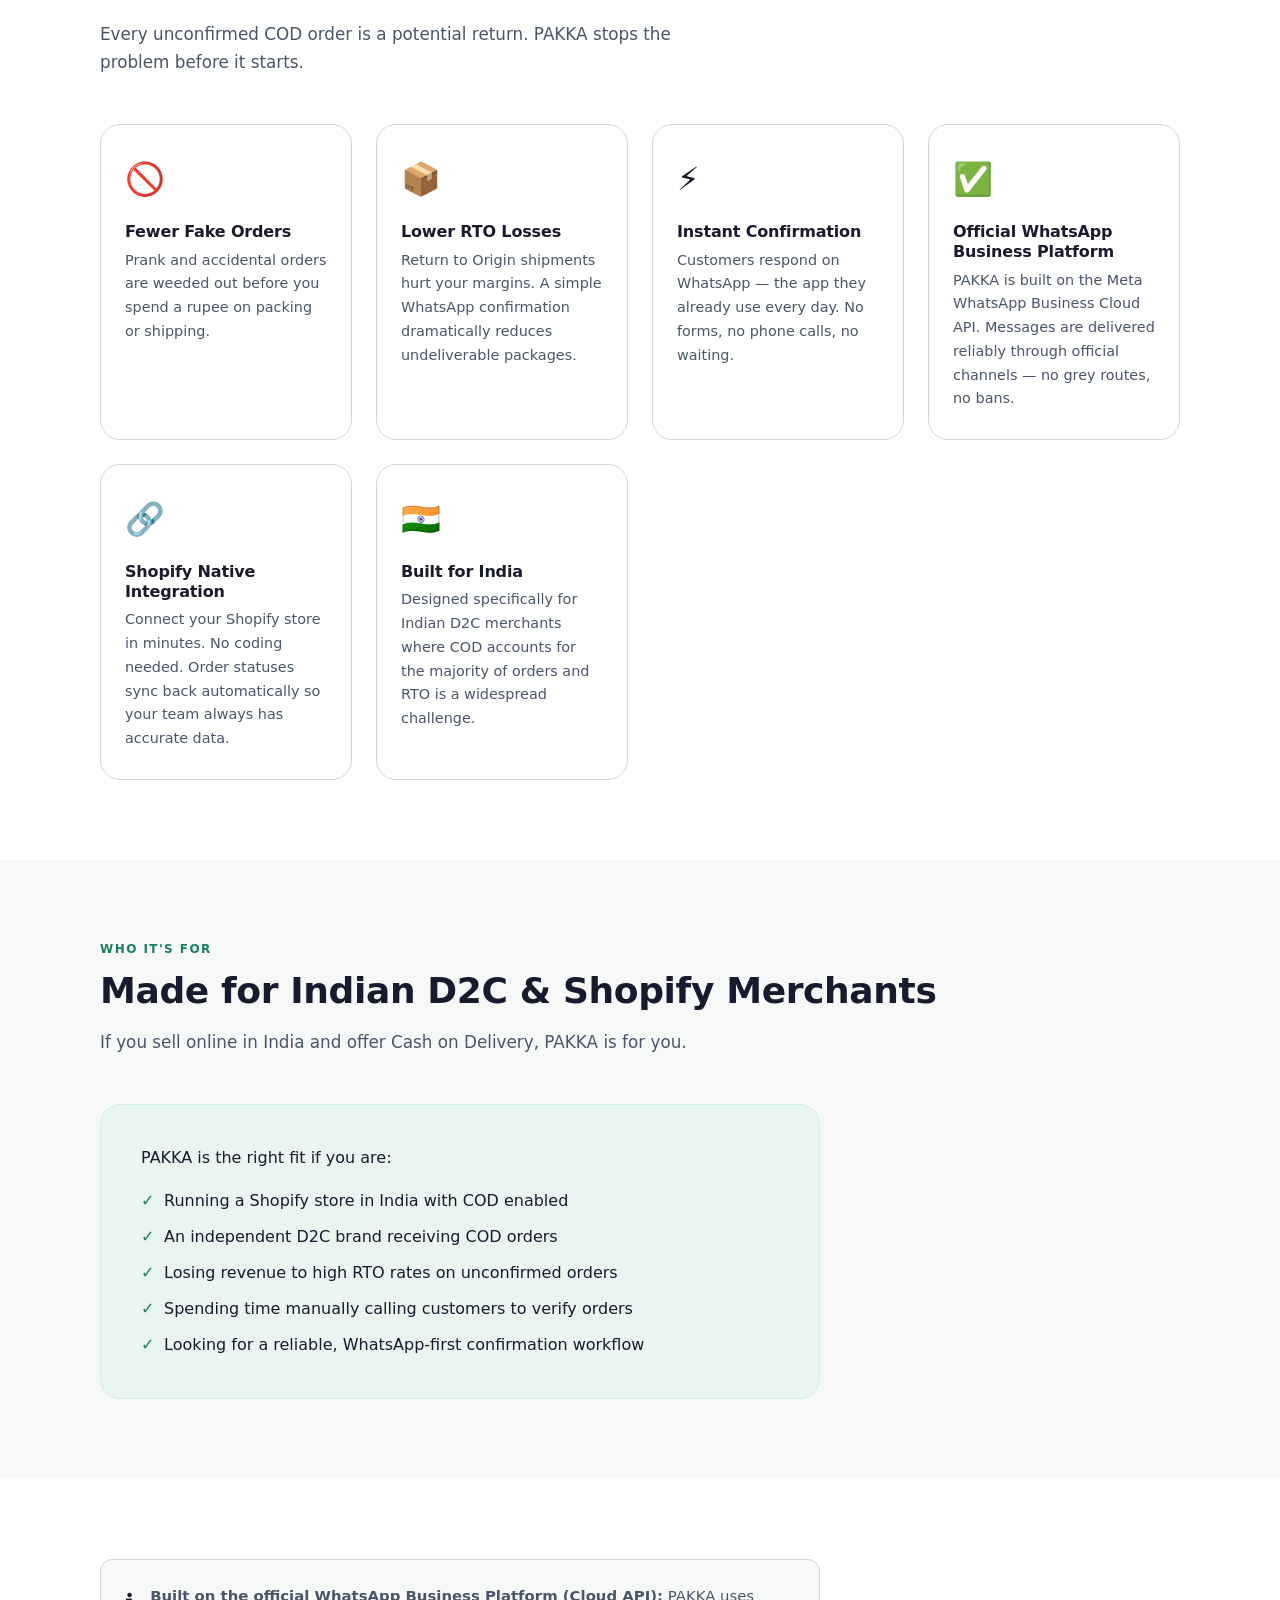
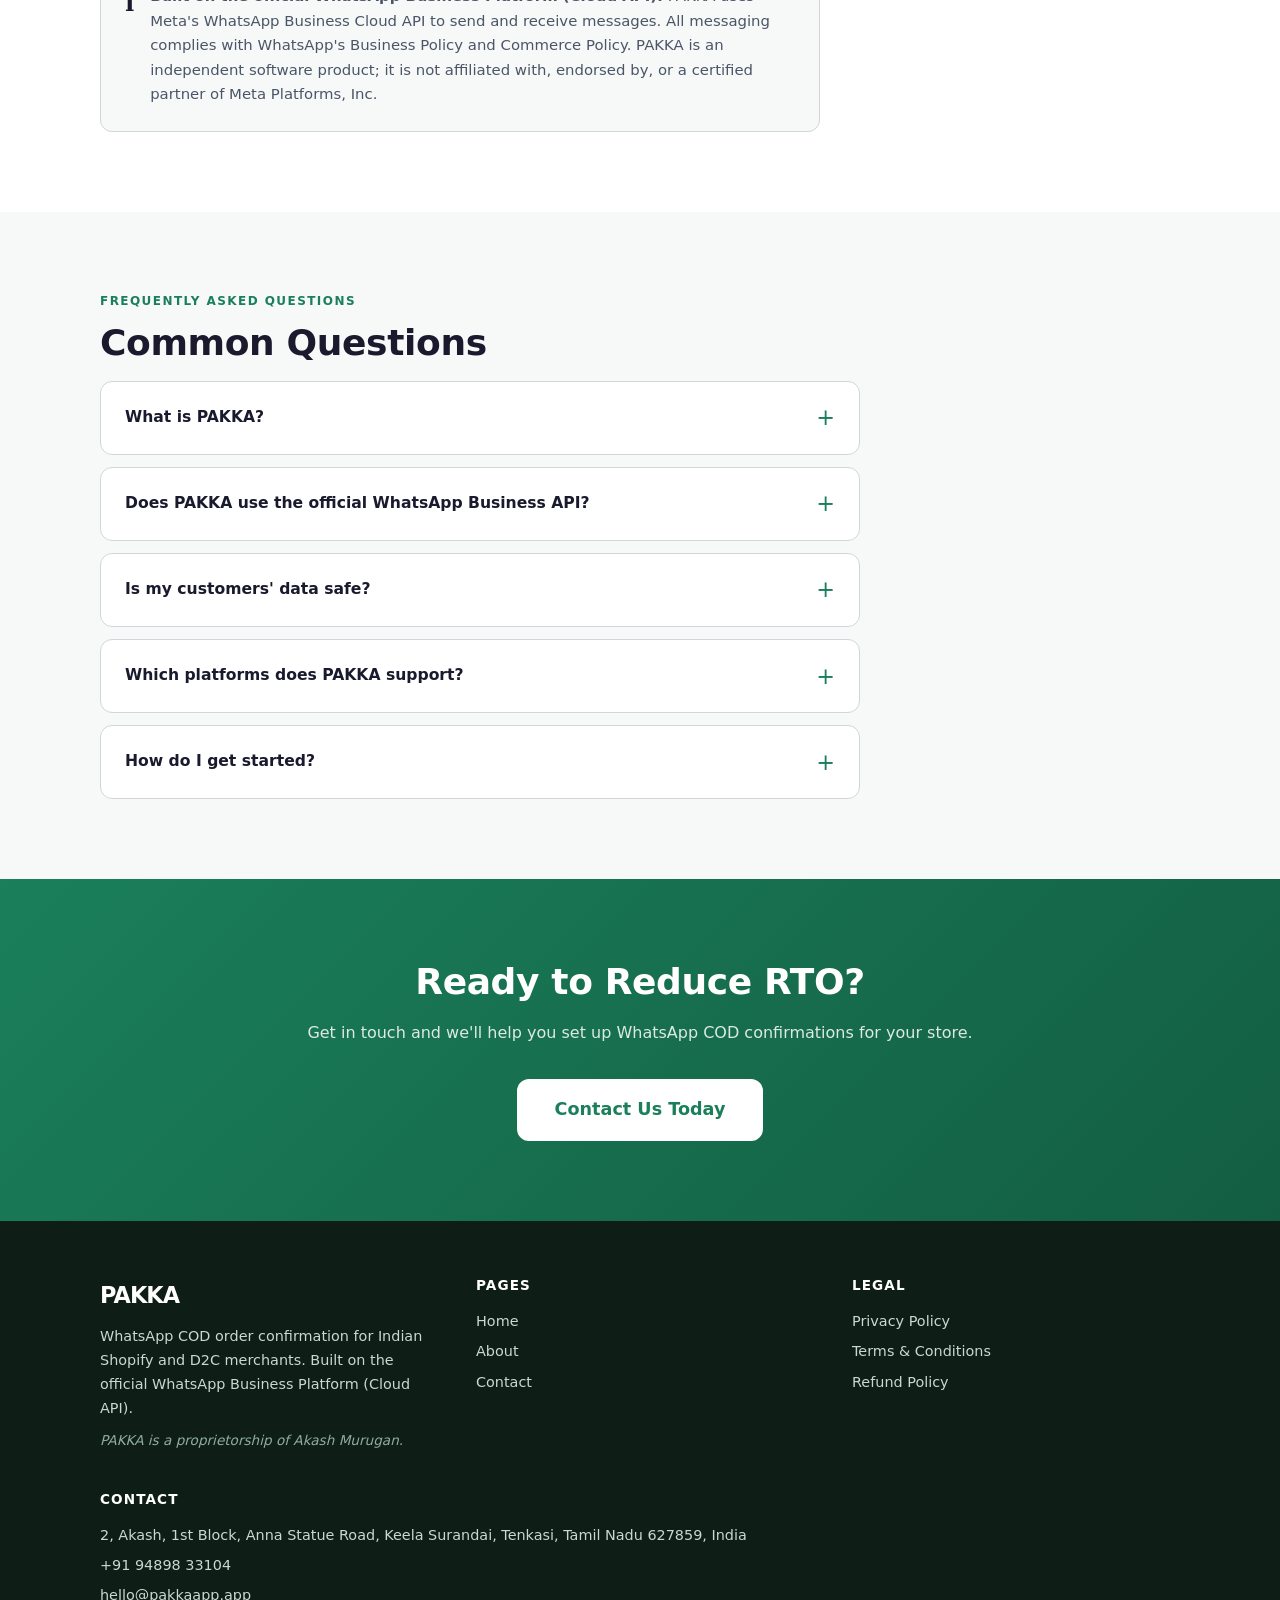
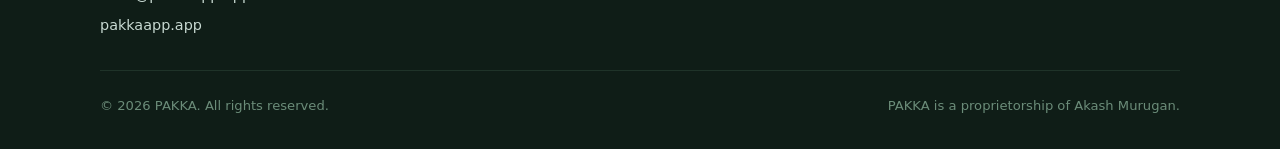
==== commit ae7682bd: "Changed the address" ====
--- a/index.html
+++ b/index.html
@@ -33,8 +33,8 @@
     "telephone": "+919489833104",
     "address": {
       "@type": "PostalAddress",
-      "streetAddress": "14-1-115(2), Anna Nagar",
-      "addressLocality": "Surandai",
+      "streetAddress": "2, Akash, 1st Block, Anna Statue Road, Keela Surandai",
+      "addressLocality": "Tenkasi",
       "addressRegion": "Tamil Nadu",
       "postalCode": "627859",
       "addressCountry": "IN"
@@ -259,7 +259,7 @@
       <div class="footer-brand footer-col">
         <a href="index.html" class="logo">PAKKA</a>
         <p>WhatsApp COD order confirmation for Indian Shopify and D2C merchants. Built on the official WhatsApp Business Platform (Cloud API).</p>
-        <p class="legal-note">PAKKA is operated by Akash Murugan, sole proprietorship.</p>
+        <p class="legal-note">PAKKA is a proprietorship of Akash Murugan.</p>
       </div>
       <div class="footer-col">
         <h4>Pages</h4>
@@ -281,7 +281,7 @@
     <div class="footer-col" style="margin-bottom:2rem;">
       <h4 style="color:#fff;font-size:.85rem;font-weight:700;letter-spacing:.08em;text-transform:uppercase;margin-bottom:1rem;">Contact</h4>
       <address>
-        <span>14-1-115(2), Anna Nagar, Surandai, Tamil Nadu 627859, India</span>
+        <span>2, Akash, 1st Block, Anna Statue Road, Keela Surandai, Tenkasi, Tamil Nadu 627859, India</span>
         <a href="tel:+919489833104">+91 94898 33104</a>
         <a href="mailto:hello@pakkaapp.app">hello@pakkaapp.app</a>
         <a href="https://pakkaapp.app">pakkaapp.app</a>
@@ -289,7 +289,7 @@
     </div>
     <div class="footer-bottom">
       <span>© <span class="current-year">2026</span> PAKKA. All rights reserved.</span>
-      <span>PAKKA is operated by Akash Murugan, sole proprietorship.</span>
+      <span>PAKKA is a proprietorship of Akash Murugan.</span>
     </div>
   </div>
 </footer>
